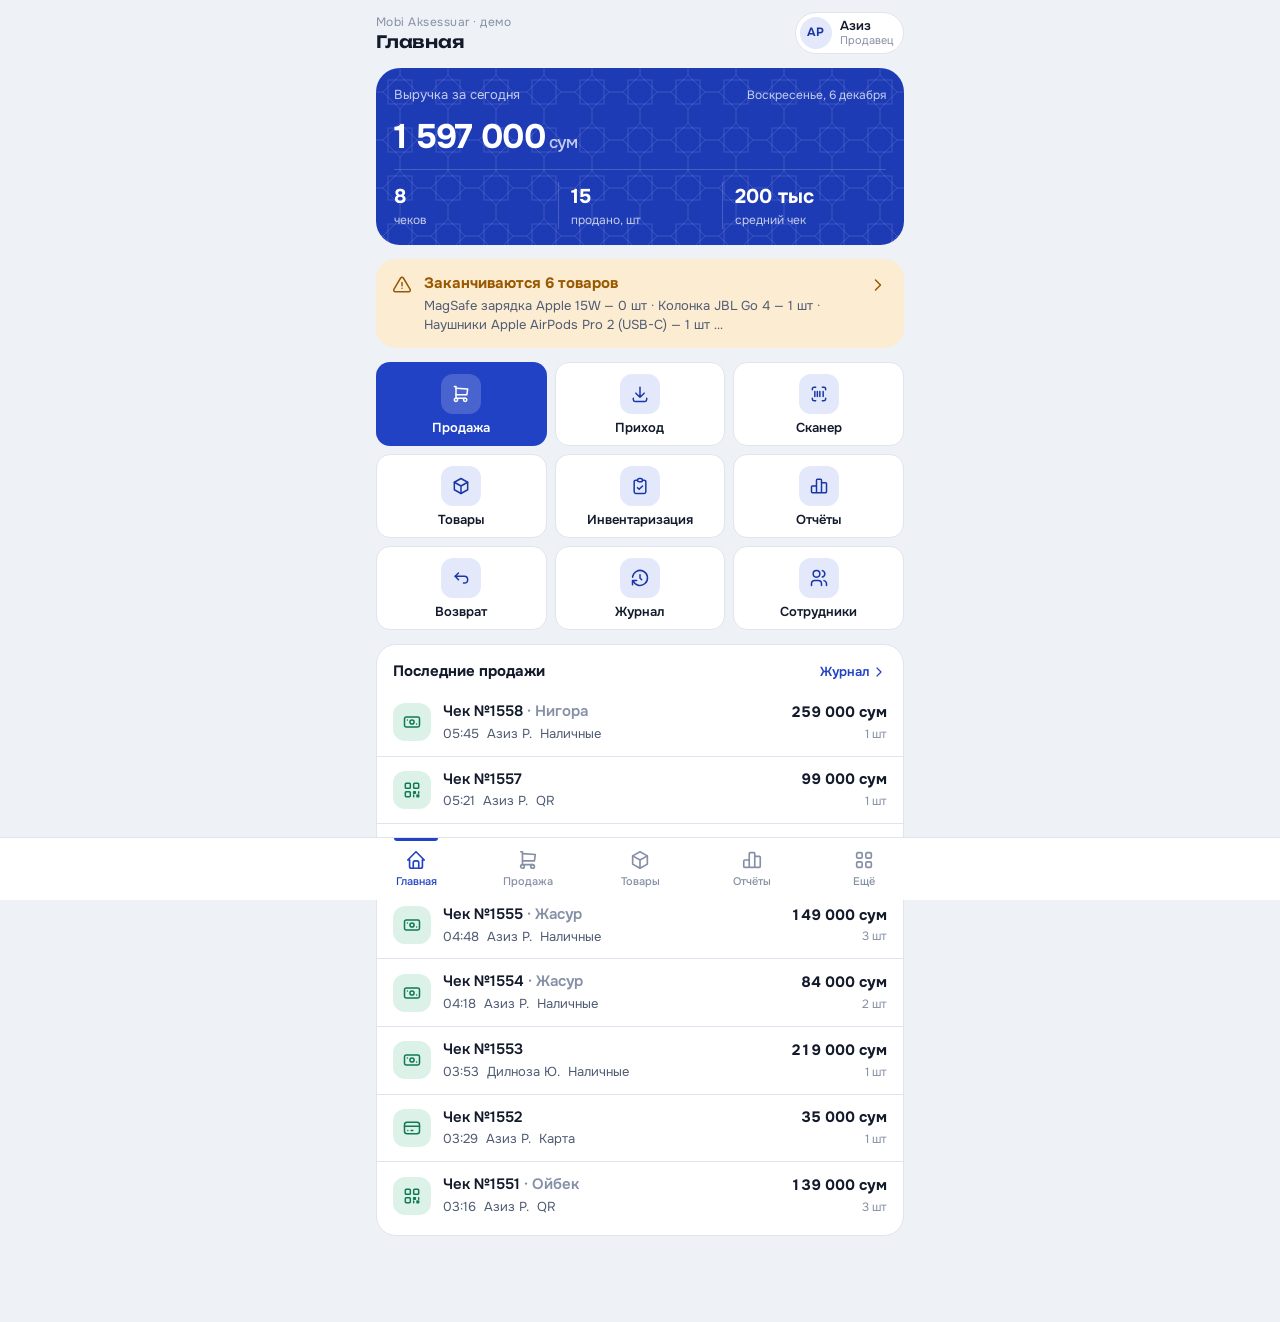
==== public/kassa/index.html @ 4aa7df30 "feat(kassa): add mobile «Касса и склад» app for phone accessories shop Standalone mobile web app in " ====
<!doctype html>
<html lang="ru">
<head>
<meta charset="utf-8">
<title>Касса и склад</title>
<meta name="viewport" content="width=device-width, initial-scale=1, viewport-fit=cover">
<meta name="description" content="Касса и склад для магазина аксессуаров для телефонов: продажи, приход, возвраты, инвентаризация и отчёты.">
<meta name="theme-color" content="#eef1f6" media="(prefers-color-scheme: light)">
<meta name="theme-color" content="#0a0f1c" media="(prefers-color-scheme: dark)">
<meta name="mobile-web-app-capable" content="yes">
<meta name="apple-mobile-web-app-capable" content="yes">
<meta name="apple-mobile-web-app-title" content="Касса">
<link rel="manifest" href="manifest.webmanifest">
<link rel="icon" href="icon.svg" type="image/svg+xml">
<link rel="apple-touch-icon" href="icon-192.png">
<link rel="preconnect" href="https://fonts.googleapis.com">
<link rel="preconnect" href="https://fonts.gstatic.com" crossorigin>
<link rel="stylesheet" href="https://fonts.googleapis.com/css2?family=JetBrains+Mono:wght@400;600&family=Onest:wght@400;500;600;700&family=Unbounded:wght@500;600&display=swap">
<link rel="stylesheet" href="styles.css">
</head>
<body>
<div class="app" lang="ru">
  <header class="topbar">
    <button class="icon-btn" id="back" data-act="back" aria-label="Назад" hidden></button>
    <div class="title-wrap"><div class="eyebrow" id="eyebrow"></div><h1 id="title">Касса и склад</h1></div>
    <button class="who" id="who" data-act="switchUser" aria-label="Сменить сотрудника на кассе"></button>
  </header>
  <main class="view" id="view"></main>
</div>

<div class="checkout-bar" id="bar" hidden></div>
<nav class="tabbar" aria-label="Разделы"><div class="tabbar-inner" id="tabs"></div></nav>

<div class="layer" id="sheet" hidden>
  <div class="backdrop" data-act="closeSheet"></div>
  <div class="sheet" role="dialog" aria-modal="true"><div class="grip"></div><div id="sheet-body"></div></div>
</div>

<div class="layer dialog-layer" id="dialog" hidden>
  <div class="backdrop" data-act="dialogCancel"></div>
  <div class="dialog" id="dialog-box" role="alertdialog" aria-modal="true"></div>
</div>

<div class="scan-layer" id="scan" hidden role="dialog" aria-modal="true" aria-labelledby="scan-title">
  <div class="scan-top"><h2 id="scan-title">Сканер</h2><button class="icon-btn" id="scan-x" data-act="scanClose" aria-label="Закрыть сканер"></button></div>
  <div class="scan-view">
    <video id="scan-video" playsinline muted autoplay></video>
    <div class="scan-frame"><div class="scan-laser"></div></div>
    <div class="scan-status" id="scan-status"></div>
  </div>
  <div class="scan-bottom">
    <div class="scan-last" id="scan-last" aria-live="polite"></div>
    <div class="search-row">
      <input class="input mono" id="scan-manual" inputmode="numeric" enterkeyhint="done" autocomplete="off" placeholder="Цифры кода + Enter" aria-label="Штрих-код вручную" data-enter="scanManual">
      <label class="btn file-btn"><span id="scan-photo-ico"></span>Фото<input type="file" accept="image/*" capture="environment" data-ch="scanPhoto" aria-label="Сфотографировать штрих-код"></label>
    </div>
    <button class="btn btn-primary" id="scan-done" data-act="scanClose">Готово</button>
  </div>
</div>

<div class="toast" id="toast" role="status" aria-live="polite"></div>
<noscript><p style="padding: 16px">Для работы приложения включите JavaScript.</p></noscript>

<script src="demo.js"></script>
<script src="app.js"></script>
</body>
</html>
---- public/kassa/styles.css ----
/* Layout: одна колонка телефона (до 560px) — липкая шапка, прокручиваемый экран, нижняя панель вкладок.
   Кобальт и бирюза — цвета ташкентской майолики; синяя «плитка» с восьмиконечной звездой только в карточке выручки. */
:root {
  --bg: #eef1f6;
  --surface: #ffffff;
  --surface-2: #f4f6fa;
  --line: #dfe4ee;
  --line-2: #cbd3e2;
  --fg: #121a2b;
  --fg-2: #4f5b73;
  --fg-3: #858fa5;
  --accent: #2142c4;
  --accent-ink: #1b37a6;
  --accent-fg: #ffffff;
  --accent-soft: #e3e9fb;
  --teal: #0b7f76;
  --teal-soft: #d8f0ed;
  --good: #0f7a55;
  --good-soft: #dcf2e8;
  --warn: #9a5800;
  --warn-soft: #fbecd2;
  --bad: #bd2d37;
  --bad-soft: #fae0e2;
  --hero-bg: #1d3bb5;
  --hero-fg: #ffffff;
  --hero-fg-2: rgba(255, 255, 255, 0.74);
  --hero-line: rgba(255, 255, 255, 0.18);
  --paper: #fffef7;
  --paper-ink: #1d1d1b;
  --paper-ink-2: #6b6a62;
  --paper-bad: #b3262f;
  --label-bg: #ffffff;
  --label-ink: #0d0d0d;
  --scrim: rgba(10, 16, 30, 0.5);
  --scan-bg: #05070d;
  --scan-fg: #f2f4f8;
  --scan-ok: #7ee2b0;
  --scan-bad: #ff9aa0;
  --shadow: 0 1px 2px rgba(18, 26, 43, 0.06), 0 6px 18px rgba(18, 26, 43, 0.06);
  --shadow-lg: 0 -8px 40px rgba(18, 26, 43, 0.18);

  --font-display: 'Unbounded', 'Onest', system-ui, sans-serif;
  --font-body: 'Onest', system-ui, -apple-system, 'Segoe UI', Roboto, sans-serif;
  --font-mono: 'JetBrains Mono', ui-monospace, 'SF Mono', Menlo, Consolas, monospace;

  --fs-xs: 12px;
  --fs-sm: 13px;
  --fs-md: 15px;
  --fs-lg: 17px;
  --fs-xl: 20px;
  --fs-2xl: 26px;
  --fs-3xl: 34px;

  --r-sm: 8px;
  --r: 14px;
  --r-lg: 20px;
  --tab-h: 62px;
  --col: 560px;

  padding-block: env(safe-area-inset-top, 0px) env(safe-area-inset-bottom, 0px);
}

@media (prefers-color-scheme: dark) {
  :root:not([data-theme="light"]) {
    --bg: #0a0f1c;
    --surface: #131a2b;
    --surface-2: #1a2236;
    --line: #242e45;
    --line-2: #34405c;
    --fg: #e9edf7;
    --fg-2: #a6b0c6;
    --fg-3: #717b94;
    --accent: #7d95ff;
    --accent-ink: #a3b3ff;
    --accent-fg: #0a0f1c;
    --accent-soft: #1d2852;
    --teal: #45c9bc;
    --teal-soft: #0f302d;
    --good: #4cc995;
    --good-soft: #0f2e21;
    --warn: #f2ad4a;
    --warn-soft: #352610;
    --bad: #ff7a80;
    --bad-soft: #3a171b;
    --hero-bg: #2440b8;
    --paper: #eceae1;
    --scrim: rgba(0, 0, 0, 0.62);
    --shadow: 0 1px 2px rgba(0, 0, 0, 0.3), 0 8px 24px rgba(0, 0, 0, 0.22);
    --shadow-lg: 0 -8px 40px rgba(0, 0, 0, 0.5);
    color-scheme: dark;
  }
}

:root[data-theme="dark"] {
  --bg: #0a0f1c;
  --surface: #131a2b;
  --surface-2: #1a2236;
  --line: #242e45;
  --line-2: #34405c;
  --fg: #e9edf7;
  --fg-2: #a6b0c6;
  --fg-3: #717b94;
  --accent: #7d95ff;
  --accent-ink: #a3b3ff;
  --accent-fg: #0a0f1c;
  --accent-soft: #1d2852;
  --teal: #45c9bc;
  --teal-soft: #0f302d;
  --good: #4cc995;
  --good-soft: #0f2e21;
  --warn: #f2ad4a;
  --warn-soft: #352610;
  --bad: #ff7a80;
  --bad-soft: #3a171b;
  --hero-bg: #2440b8;
  --paper: #eceae1;
  --scrim: rgba(0, 0, 0, 0.62);
  --shadow: 0 1px 2px rgba(0, 0, 0, 0.3), 0 8px 24px rgba(0, 0, 0, 0.22);
  --shadow-lg: 0 -8px 40px rgba(0, 0, 0, 0.5);
  color-scheme: dark;
}

/* ---------- База */
*, *::before, *::after { box-sizing: border-box; }
[hidden] { display: none !important; }
html { -webkit-text-size-adjust: 100%; }
body {
  margin: 0;
  background: var(--bg);
  color: var(--fg);
  font: 400 var(--fs-md)/1.45 var(--font-body);
  -webkit-font-smoothing: antialiased;
  -webkit-tap-highlight-color: transparent;
}
body::before {
  content: "";
  position: fixed;
  inset: 0 0 auto;
  height: env(safe-area-inset-top, 0px);
  z-index: 30;
  background: var(--bg);
}
h1, h2, h3 { margin: 0; text-wrap: balance; }
p { margin: 0; }
button { font: inherit; color: inherit; background: none; border: 0; padding: 0; cursor: pointer; }
input, select, textarea { font: inherit; color: inherit; }
:focus-visible { outline: 2px solid var(--accent); outline-offset: 2px; border-radius: 6px; }
.mono { font-family: var(--font-mono); font-size: 0.92em; letter-spacing: 0; }
.num { font-variant-numeric: tabular-nums; }
.muted { color: var(--fg-2); }
.faint { color: var(--fg-3); }
.good { color: var(--good); }
.bad { color: var(--bad); }
.warn { color: var(--warn); }
.nowrap { white-space: nowrap; }
.sr-only { position: absolute; width: 1px; height: 1px; overflow: hidden; clip: rect(0 0 0 0); white-space: nowrap; }

.i {
  width: 20px; height: 20px; flex: none;
  fill: none; stroke: currentColor; stroke-width: 1.8; stroke-linecap: round; stroke-linejoin: round;
}
.i-sm { width: 16px; height: 16px; }
.i-lg { width: 24px; height: 24px; }

/* ---------- Каркас */
.app {
  max-width: var(--col);
  margin: 0 auto;
  min-height: 100vh;
  padding-left: max(16px, env(safe-area-inset-left, 0px));
  padding-right: max(16px, env(safe-area-inset-right, 0px));
  padding-bottom: calc(var(--tab-h) + env(safe-area-inset-bottom, 0px) + 24px);
}
.app.has-bar { padding-bottom: calc(var(--tab-h) + env(safe-area-inset-bottom, 0px) + 96px); }

.topbar {
  position: sticky;
  top: env(safe-area-inset-top, 0px);
  z-index: 20;
  display: flex;
  align-items: center;
  gap: 10px;
  padding-block: 12px 10px;
  background: var(--bg);
}
.title-wrap { flex: 1; min-width: 0; }
.eyebrow {
  font-size: var(--fs-xs);
  color: var(--fg-3);
  letter-spacing: 0.04em;
  white-space: nowrap; overflow: hidden; text-overflow: ellipsis;
}
.topbar h1 {
  font-family: var(--font-display);
  font-weight: 600;
  font-size: var(--fs-lg);
  letter-spacing: -0.01em;
  line-height: 1.25;
  white-space: nowrap; overflow: hidden; text-overflow: ellipsis;
}
.icon-btn {
  display: inline-grid; place-items: center;
  width: 40px; height: 40px; flex: none;
  border-radius: 12px;
  color: var(--fg);
  background: var(--surface);
  border: 1px solid var(--line);
}
.icon-btn:active { transform: scale(0.96); }
.who {
  display: flex; align-items: center; gap: 8px;
  padding: 4px 10px 4px 4px;
  border-radius: 999px;
  background: var(--surface);
  border: 1px solid var(--line);
  max-width: 46%;
}
.who-text { display: grid; text-align: left; min-width: 0; line-height: 1.15; }
.who-name { font-weight: 600; font-size: var(--fs-sm); white-space: nowrap; overflow: hidden; text-overflow: ellipsis; }
.who-role { font-size: 11px; color: var(--fg-3); }

.avatar {
  display: inline-grid; place-items: center;
  width: 32px; height: 32px; flex: none;
  border-radius: 50%;
  background: var(--accent-soft);
  color: var(--accent-ink);
  font-weight: 700; font-size: 12px;
  letter-spacing: 0.02em;
}
.avatar.owner { background: var(--teal-soft); color: var(--teal); }
.avatar.lg { width: 44px; height: 44px; font-size: 15px; }

.view { display: grid; gap: 14px; padding-top: 4px; }
.view > * { min-width: 0; }

/* ---------- Нижняя навигация */
.tabbar {
  position: fixed;
  left: 0; right: 0; bottom: 0;
  z-index: 25;
  background: var(--surface);
  border-top: 1px solid var(--line);
  padding-bottom: env(safe-area-inset-bottom, 0px);
  padding-left: max(8px, env(safe-area-inset-left, 0px));
  padding-right: max(8px, env(safe-area-inset-right, 0px));
}
.tabbar-inner {
  max-width: var(--col);
  margin: 0 auto;
  height: var(--tab-h);
  display: grid;
  grid-template-columns: repeat(5, 1fr);
}
.tab {
  position: relative;
  display: grid; place-items: center; align-content: center; gap: 3px;
  font-size: 11px; font-weight: 500;
  color: var(--fg-3);
}
.tab .i { width: 22px; height: 22px; }
.tab.on { color: var(--accent); }
.tab.on::before {
  content: ""; position: absolute; top: 0; left: 30%; right: 30%;
  height: 3px; border-radius: 0 0 3px 3px; background: var(--accent);
}
.tab-badge {
  position: absolute; top: 7px; left: calc(50% + 6px);
  min-width: 18px; height: 18px; padding: 0 5px;
  border-radius: 9px;
  background: var(--bad); color: var(--surface);
  font-size: 11px; font-weight: 700; line-height: 18px; text-align: center;
}

/* ---------- Карточки и секции */
.card {
  background: var(--surface);
  border: 1px solid var(--line);
  border-radius: var(--r-lg);
  padding: 16px;
  display: grid; gap: 12px;
  min-width: 0;
}
.card.flush { padding: 6px 0; gap: 0; }
.card-h {
  display: flex; align-items: center; justify-content: space-between; gap: 10px;
}
.card.flush > .card-h { padding: 10px 16px 6px; }
.sec-title { font-weight: 700; font-size: var(--fs-md); }
.sec-sub { font-size: var(--fs-sm); color: var(--fg-2); }
.link {
  color: var(--accent); font-weight: 600; font-size: var(--fs-sm);
  display: inline-flex; align-items: center; gap: 2px;
}
.empty {
  display: grid; place-items: center; gap: 6px; text-align: center;
  padding: 22px 12px; color: var(--fg-2); font-size: var(--fs-sm);
}
.empty .i { width: 28px; height: 28px; color: var(--fg-3); }

/* ---------- Кнопки */
.btn {
  display: inline-flex; align-items: center; justify-content: center; gap: 8px;
  min-height: 44px; padding: 10px 16px;
  border-radius: 12px;
  font-weight: 600;
  background: var(--surface-2);
  color: var(--fg);
  border: 1px solid var(--line);
  text-align: center;
}
.btn:active { transform: scale(0.98); }
.btn[disabled] { opacity: 0.45; pointer-events: none; }
.btn-primary { background: var(--accent); color: var(--accent-fg); border-color: transparent; }
.btn-danger { background: var(--bad-soft); color: var(--bad); border-color: transparent; }
.btn-good { background: var(--good); color: var(--surface); border-color: transparent; }
.btn-ghost { background: transparent; border-color: transparent; color: var(--accent); }
.btn-sm { min-height: 34px; padding: 6px 12px; font-size: var(--fs-sm); border-radius: 10px; }
.btn-lg { min-height: 54px; font-size: var(--fs-lg); border-radius: 14px; }
.btn-block { width: 100%; }
.btn-row { display: flex; gap: 8px; flex-wrap: wrap; }
.btn-row > .btn { flex: 1 1 0; min-width: 120px; }

/* ---------- Поля */
.field { display: grid; gap: 6px; min-width: 0; }
.field > label, .label { font-size: var(--fs-sm); color: var(--fg-2); font-weight: 500; }
.input, .select {
  width: 100%;
  min-height: 46px;
  padding: 10px 12px;
  border-radius: 12px;
  border: 1px solid var(--line-2);
  background: var(--surface);
  font-size: 16px;
}
.input:focus, .select:focus { outline: 2px solid var(--accent); outline-offset: -1px; border-color: transparent; }
.input.sm { min-height: 38px; padding: 6px 10px; border-radius: 10px; }
.input.qty { width: 64px; text-align: center; padding-inline: 4px; }
.input.money { text-align: right; }
.field-grid { display: grid; grid-template-columns: 1fr 1fr; gap: 12px; }
.field-grid > .wide { grid-column: 1 / -1; }
.hint { font-size: var(--fs-xs); color: var(--fg-3); }
.err { font-size: var(--fs-xs); color: var(--bad); }

.search {
  position: relative; display: flex; align-items: center; gap: 8px; min-width: 0;
}
.search > .i { position: absolute; left: 12px; color: var(--fg-3); pointer-events: none; }
.search .input { padding-left: 40px; }
.search-row { display: flex; gap: 8px; align-items: center; }
.search-row > .search { flex: 1; }
.search-row > .icon-btn { width: 46px; height: 46px; }
.icon-btn.accent { background: var(--accent); color: var(--accent-fg); border-color: transparent; }

.suggest {
  display: grid;
  border: 1px solid var(--line);
  border-radius: 14px;
  overflow: hidden;
  background: var(--surface);
  box-shadow: var(--shadow);
}
.suggest:empty { display: none; }
.sug {
  display: flex; align-items: center; gap: 10px; text-align: left;
  padding: 10px 12px; border-top: 1px solid var(--line);
}
.sug:first-child { border-top: 0; }
.sug:active { background: var(--surface-2); }
.sug-main { flex: 1; min-width: 0; }
.sug-name { font-weight: 600; font-size: var(--fs-sm); }
.sug-sub { font-size: var(--fs-xs); color: var(--fg-3); }

/* ---------- Чипы и сегменты */
.chips {
  display: flex; gap: 6px;
  overflow-x: auto; scrollbar-width: none;
  margin-inline: -16px; padding-inline: 16px;
  scroll-padding-inline: 16px;
}
.chips::-webkit-scrollbar { display: none; }
.chip {
  flex: none;
  display: inline-flex; align-items: center; gap: 6px;
  min-height: 36px; padding: 6px 12px;
  border-radius: 999px;
  border: 1px solid var(--line-2);
  background: var(--surface);
  font-size: var(--fs-sm); font-weight: 500;
  color: var(--fg-2);
  white-space: nowrap;
}
.chip .count { color: var(--fg-3); font-variant-numeric: tabular-nums; }
.chip.on { background: var(--fg); color: var(--bg); border-color: var(--fg); }
.chip.on .count { color: inherit; opacity: 0.7; }
.chip.warn-on { background: var(--warn-soft); color: var(--warn); border-color: transparent; }

.seg {
  display: grid; grid-auto-flow: column; grid-auto-columns: 1fr;
  padding: 4px; gap: 4px;
  background: var(--surface-2);
  border: 1px solid var(--line);
  border-radius: 14px;
}
.seg button {
  display: inline-flex; align-items: center; justify-content: center; gap: 6px;
  min-height: 40px; padding: 6px 8px;
  border-radius: 10px;
  font-weight: 600; font-size: var(--fs-sm);
  color: var(--fg-2);
}
.seg button.on { background: var(--surface); color: var(--fg); box-shadow: var(--shadow); }
.seg.pay button { min-height: 52px; flex-direction: column; gap: 2px; }
.seg.pay button.on { color: var(--accent); outline: 2px solid var(--accent); outline-offset: -2px; }

/* ---------- Пилюли */
.pill {
  display: inline-flex; align-items: center; gap: 4px;
  padding: 2px 8px; border-radius: 999px;
  font-size: var(--fs-xs); font-weight: 600;
  background: var(--surface-2); color: var(--fg-2);
  white-space: nowrap;
  font-variant-numeric: tabular-nums;
}
.pill .i { width: 13px; height: 13px; }
.pill.good { background: var(--good-soft); color: var(--good); }
.pill.warn { background: var(--warn-soft); color: var(--warn); }
.pill.bad { background: var(--bad-soft); color: var(--bad); }
.pill.accent { background: var(--accent-soft); color: var(--accent-ink); }
.pill.teal { background: var(--teal-soft); color: var(--teal); }

/* ---------- Главная */
.hero {
  position: relative;
  overflow: hidden;
  border-radius: 24px;
  padding: 18px 18px 16px;
  color: var(--hero-fg);
  background-color: var(--hero-bg);
  background-image: url("data:image/svg+xml,%3Csvg xmlns='http://www.w3.org/2000/svg' width='48' height='48' viewBox='0 0 48 48'%3E%3Cg fill='none' stroke='white' stroke-opacity='.13' stroke-width='1'%3E%3Crect x='12' y='12' width='24' height='24'/%3E%3Cpath d='M24 7 41 24 24 41 7 24Z'/%3E%3Cpath d='M0 24h7M41 24h7M24 0v7M24 41v7'/%3E%3C/g%3E%3C/svg%3E");
  display: grid; gap: 14px;
}
.hero-top { display: flex; justify-content: space-between; align-items: center; gap: 8px; }
.hero-label { font-size: var(--fs-sm); color: var(--hero-fg-2); }
.hero-date { font-size: var(--fs-xs); color: var(--hero-fg-2); text-align: right; }
.hero-value { font-size: var(--fs-3xl); font-weight: 700; letter-spacing: -0.02em; line-height: 1.05; }
.hero-value small { font-size: var(--fs-lg); font-weight: 500; color: var(--hero-fg-2); margin-left: 4px; }
.hero-stats {
  display: grid; grid-template-columns: repeat(3, 1fr);
  border-top: 1px solid var(--hero-line);
  padding-top: 12px;
}
.hero-stats > div { display: grid; gap: 1px; }
.hero-stats > div + div { border-left: 1px solid var(--hero-line); padding-left: 12px; }
.hero-stats b { font-size: var(--fs-xl); font-weight: 700; }
.hero-stats span { font-size: var(--fs-xs); color: var(--hero-fg-2); }

.qa { display: grid; grid-template-columns: repeat(3, 1fr); gap: 8px; }
.qa-btn {
  display: grid; justify-items: center; align-content: center; gap: 6px;
  min-height: 84px; padding: 10px 4px;
  border-radius: var(--r);
  background: var(--surface);
  border: 1px solid var(--line);
  font-size: var(--fs-sm); font-weight: 600;
  text-align: center; line-height: 1.2;
}
.qa-btn:active { transform: scale(0.97); }
.qa-ico {
  display: grid; place-items: center;
  width: 40px; height: 40px; border-radius: 12px;
  background: var(--accent-soft); color: var(--accent-ink);
}
.qa-btn.primary { background: var(--accent); color: var(--accent-fg); border-color: transparent; }
.qa-btn.primary .qa-ico { background: rgba(255, 255, 255, 0.18); color: inherit; }

.alert {
  display: flex; gap: 12px; align-items: flex-start;
  padding: 14px 16px;
  border-radius: var(--r-lg);
  background: var(--warn-soft);
  color: var(--fg);
  text-align: left;
  width: 100%;
}
.alert > .i { color: var(--warn); margin-top: 2px; }
.alert-body { flex: 1; min-width: 0; display: grid; gap: 2px; }
.alert-title { font-weight: 700; color: var(--warn); }
.alert-text { font-size: var(--fs-sm); color: var(--fg-2); }

/* ---------- Строки списков */
.rows { display: grid; }
.row {
  display: flex; align-items: center; gap: 12px;
  padding: 12px 16px;
  text-align: left; width: 100%;
  border-top: 1px solid var(--line);
  min-width: 0;
}
.rows > .row:first-child, .card.flush > .row:first-of-type { border-top: 0; }
button.row:active, .row.tap:active { background: var(--surface-2); }
.row-ico {
  display: grid; place-items: center;
  width: 38px; height: 38px; flex: none;
  border-radius: 12px;
  background: var(--surface-2); color: var(--fg-2);
}
.row-ico.sale { background: var(--good-soft); color: var(--good); }
.row-ico.ret { background: var(--bad-soft); color: var(--bad); }
.row-ico.inc { background: var(--accent-soft); color: var(--accent-ink); }
.row-ico.aud { background: var(--teal-soft); color: var(--teal); }
.row-main { flex: 1; min-width: 0; display: grid; gap: 2px; }
.row-title { font-weight: 600; overflow: hidden; text-overflow: ellipsis; }
.row-sub { font-size: var(--fs-sm); color: var(--fg-2); display: flex; flex-wrap: wrap; gap: 4px 8px; align-items: center; }
.row-side { display: grid; justify-items: end; gap: 2px; text-align: right; flex: none; }
.amt { font-weight: 700; font-variant-numeric: tabular-nums; white-space: nowrap; }
.amt.plus { color: var(--good); }
.amt.minus { color: var(--bad); }
.day-h {
  padding: 14px 16px 6px;
  font-size: var(--fs-xs); font-weight: 700; color: var(--fg-3);
  text-transform: uppercase; letter-spacing: 0.06em;
  display: flex; justify-content: space-between; gap: 8px;
  border-top: 1px solid var(--line);
}
.rows > .day-h:first-child { border-top: 0; }

/* ---------- Товары */
.toolbar { display: flex; gap: 8px; align-items: center; flex-wrap: wrap; }
.toolbar .select { width: auto; flex: 1 1 140px; min-height: 40px; padding-block: 6px; font-size: var(--fs-sm); }
.summary-line { font-size: var(--fs-sm); color: var(--fg-2); }
.pcard {
  display: grid; grid-template-columns: auto 1fr; gap: 4px 12px;
  padding: 14px 16px;
  border-top: 1px solid var(--line);
  text-align: left; width: 100%;
}
.rows > .pcard:first-child { border-top: 0; }
.pcard:active { background: var(--surface-2); }
.cat-ico {
  grid-row: span 3;
  display: grid; place-items: center;
  width: 42px; height: 42px; border-radius: 12px;
  background: var(--accent-soft); color: var(--accent-ink);
}
.pcard-name { font-weight: 600; line-height: 1.3; }
.pcard-code { font-family: var(--font-mono); font-size: var(--fs-xs); color: var(--fg-3); letter-spacing: 0.02em; }
.pcard-meta {
  display: grid; grid-template-columns: auto 1fr 1fr; gap: 10px;
  align-items: end; margin-top: 4px;
}
.kv { display: grid; gap: 0; min-width: 0; }
.kv span { font-size: 11px; color: var(--fg-3); }
.kv b { font-size: var(--fs-sm); font-weight: 600; font-variant-numeric: tabular-nums; white-space: nowrap; }
.kv.right { text-align: right; }

/* ---------- Касса */
.tiles {
  display: grid; grid-auto-flow: column; grid-auto-columns: 148px;
  gap: 8px; overflow-x: auto; scrollbar-width: none;
  margin-inline: -16px; padding-inline: 16px; padding-bottom: 2px;
}
.tiles::-webkit-scrollbar { display: none; }
.tile {
  display: grid; align-content: space-between; gap: 8px;
  min-height: 112px; padding: 12px;
  border-radius: var(--r);
  background: var(--surface);
  border: 1px solid var(--line);
  text-align: left;
}
.tile:active { transform: scale(0.97); }
.tile[aria-disabled="true"] { opacity: 0.5; }
.tile-name { font-size: var(--fs-sm); font-weight: 600; line-height: 1.25;
  display: -webkit-box; -webkit-line-clamp: 3; -webkit-box-orient: vertical; overflow: hidden; }
.tile-foot { display: flex; justify-content: space-between; align-items: end; gap: 6px; }
.tile-price { font-weight: 700; font-size: var(--fs-sm); font-variant-numeric: tabular-nums; white-space: nowrap; }
.tile-stock { font-size: 11px; color: var(--fg-3); white-space: nowrap; }

.cart-line {
  display: grid; grid-template-columns: 1fr auto; gap: 8px 12px;
  padding: 12px 16px; border-top: 1px solid var(--line);
}
.rows > .cart-line:first-child { border-top: 0; }
.cart-line.flash { animation: flash 0.9s ease-out; }
@keyframes flash { from { background: var(--accent-soft); } to { background: transparent; } }
.cart-name { font-weight: 600; line-height: 1.3; min-width: 0; }
.cart-price { font-size: var(--fs-sm); color: var(--fg-2); font-variant-numeric: tabular-nums; }
.cart-ctrl { grid-column: 1 / -1; display: flex; justify-content: space-between; align-items: center; gap: 8px; }
.stepper {
  display: inline-flex; align-items: center;
  border: 1px solid var(--line-2); border-radius: 12px; overflow: hidden;
  background: var(--surface);
}
.stepper button { width: 40px; height: 38px; display: grid; place-items: center; color: var(--fg); }
.stepper button:active { background: var(--surface-2); }
.stepper .input.qty { border: 0; border-radius: 0; min-height: 38px; width: 52px; font-weight: 700; font-size: var(--fs-md); background: transparent; }
.stepper .qty-val { min-width: 40px; text-align: center; font-weight: 700; font-variant-numeric: tabular-nums; }
.line-total { font-weight: 700; font-variant-numeric: tabular-nums; white-space: nowrap; }
.rm { color: var(--fg-3); width: 36px; height: 36px; display: grid; place-items: center; border-radius: 10px; }
.rm:active { background: var(--bad-soft); color: var(--bad); }

.totals { display: grid; gap: 6px; }
.totals-row { display: flex; justify-content: space-between; gap: 12px; font-size: var(--fs-sm); color: var(--fg-2); }
.totals-row b { color: var(--fg); font-variant-numeric: tabular-nums; }
.totals-row.big { font-size: var(--fs-lg); color: var(--fg); font-weight: 700; }

.checkout-bar {
  position: fixed;
  left: 0; right: 0;
  bottom: calc(var(--tab-h) + env(safe-area-inset-bottom, 0px));
  z-index: 24;
  padding-block: 10px;
  padding-left: max(16px, env(safe-area-inset-left, 0px));
  padding-right: max(16px, env(safe-area-inset-right, 0px));
  background: var(--surface);
  border-top: 1px solid var(--line);
  box-shadow: 0 -6px 20px rgba(18, 26, 43, 0.06);
}
.checkout-inner { max-width: calc(var(--col) - 32px); margin: 0 auto; display: flex; gap: 12px; align-items: center; }
.checkout-sum { display: grid; line-height: 1.15; flex: none; }
.checkout-sum span { font-size: var(--fs-xs); color: var(--fg-3); }
.checkout-sum b { font-size: var(--fs-xl); font-variant-numeric: tabular-nums; white-space: nowrap; }
.checkout-inner .btn { flex: 1; }

/* ---------- Нижний лист и диалог */
.layer { position: fixed; inset: 0; z-index: 50; display: grid; align-items: end; justify-items: center; }
.backdrop { position: absolute; inset: 0; background: var(--scrim); animation: fade 0.18s ease-out; }
.sheet {
  position: relative;
  width: 100%; max-width: var(--col);
  max-height: calc(100% - env(safe-area-inset-top, 0px) - 24px);
  overflow-y: auto; overscroll-behavior: contain;
  background: var(--bg);
  border-radius: 24px 24px 0 0;
  box-shadow: var(--shadow-lg);
  padding-top: 8px;
  padding-bottom: calc(20px + env(safe-area-inset-bottom, 0px));
  padding-left: max(16px, env(safe-area-inset-left, 0px));
  padding-right: max(16px, env(safe-area-inset-right, 0px));
  animation: up 0.22s cubic-bezier(0.2, 0.8, 0.2, 1);
}
.grip { width: 40px; height: 4px; border-radius: 2px; background: var(--line-2); margin: 0 auto 10px; }
.sheet-h { display: flex; align-items: flex-start; justify-content: space-between; gap: 12px; margin-bottom: 14px; }
.sheet-h h2 { font-size: var(--fs-xl); font-weight: 700; line-height: 1.25; }
.sheet-body { display: grid; gap: 14px; }
.dialog-layer { align-items: center; padding: 24px max(16px, env(safe-area-inset-left, 0px)); z-index: 70; }
.dialog {
  position: relative;
  width: 100%; max-width: 380px;
  background: var(--surface);
  border-radius: 20px;
  padding: 20px;
  display: grid; gap: 14px;
  box-shadow: var(--shadow-lg);
  animation: pop 0.16s ease-out;
}
.dialog h3 { font-size: var(--fs-lg); }
.dialog p { color: var(--fg-2); font-size: var(--fs-sm); }
@keyframes up { from { transform: translateY(40px); opacity: 0.4; } to { transform: none; opacity: 1; } }
@keyframes fade { from { opacity: 0; } to { opacity: 1; } }
@keyframes pop { from { transform: scale(0.96); opacity: 0; } to { transform: none; opacity: 1; } }

/* ---------- Чек */
.receipt {
  position: relative;
  background: var(--paper);
  color: var(--paper-ink);
  font-family: var(--font-mono);
  font-size: 12.5px;
  line-height: 1.5;
  padding: 18px 16px 26px;
  border-radius: 4px 4px 0 0;
  box-shadow: var(--shadow);
  -webkit-mask: linear-gradient(#000 0 0) top / 100% calc(100% - 8px) no-repeat,
    conic-gradient(from -45deg at bottom, #0000, #000 1deg 89deg, #0000 90deg) bottom / 16px 8px repeat-x;
  mask: linear-gradient(#000 0 0) top / 100% calc(100% - 8px) no-repeat,
    conic-gradient(from -45deg at bottom, #0000, #000 1deg 89deg, #0000 90deg) bottom / 16px 8px repeat-x;
}
.rc-center { text-align: center; }
.rc-store { font-weight: 700; font-size: 14px; letter-spacing: 0.06em; text-transform: uppercase; }
.rc-muted { color: var(--paper-ink-2); }
.rc-hr { border: 0; border-top: 1px dashed var(--paper-ink-2); margin: 10px 0; opacity: 0.7; }
.rc-row { display: flex; justify-content: space-between; gap: 12px; }
.rc-row > :last-child { text-align: right; white-space: nowrap; }
.rc-item { margin-bottom: 6px; }
.rc-total { font-weight: 700; font-size: 16px; }
.rc-ret { color: var(--paper-bad); }

/* ---------- Штрих-код */
.barcode {
  background: var(--label-bg);
  border-radius: 12px;
  padding: 10px 12px 6px;
  display: grid; justify-items: center;
}
.barcode svg { width: 100%; max-width: 260px; height: auto; display: block; fill: var(--label-ink); }

/* ---------- KPI и графики */
.kpis { display: grid; grid-template-columns: 1fr 1fr; gap: 8px; }
.kpi {
  background: var(--surface);
  border: 1px solid var(--line);
  border-radius: var(--r);
  padding: 12px 14px;
  display: grid; gap: 2px; min-width: 0;
}
.kpi span { font-size: var(--fs-xs); color: var(--fg-2); }
.kpi b { font-size: var(--fs-xl); font-weight: 700; letter-spacing: -0.01em; white-space: nowrap; overflow: hidden; text-overflow: ellipsis; }
.kpi small { font-size: var(--fs-xs); color: var(--fg-3); }
.kpi.main { grid-column: 1 / -1; }
.kpi.main b { font-size: var(--fs-2xl); }

.chart { display: grid; gap: 6px; }
.chart-plot { position: relative; height: 168px; margin: 20px 0 0 44px; }
.chart-grid { position: absolute; inset: 0; }
.chart-grid div {
  position: absolute; left: 0; right: 0; height: 0;
  border-top: 1px solid var(--line);
}
.chart-grid span {
  position: absolute; right: calc(100% + 6px); transform: translateY(-50%);
  font-size: 11px; color: var(--fg-3); white-space: nowrap; font-variant-numeric: tabular-nums;
}
.chart-cols { position: absolute; inset: 0; display: flex; align-items: flex-end; }
.col {
  flex: 1 1 0; height: 100%;
  display: flex; align-items: flex-end; justify-content: center;
  position: relative; min-width: 0;
}
.col i {
  display: block; width: 72%; max-width: 24px; min-height: 2px;
  background: var(--accent);
  border-radius: 4px 4px 0 0;
  opacity: 0.85;
}
.col.zero i { background: var(--line-2); }
.col:hover i, .col.on i { opacity: 1; background: var(--accent-ink); }
.col-label {
  position: absolute; bottom: calc(var(--h) + 4px);
  font-size: 11px; font-weight: 700; color: var(--fg); white-space: nowrap;
  font-variant-numeric: tabular-nums;
}
.chart-x { display: flex; margin-left: 44px; }
.chart-x span { flex: 1 1 0; text-align: center; font-size: 11px; color: var(--fg-3); white-space: nowrap; overflow: visible; min-width: 0; }
.chart-tip {
  position: absolute; top: -6px; transform: translate(-50%, -100%);
  background: var(--fg); color: var(--bg);
  padding: 6px 10px; border-radius: 8px;
  font-size: var(--fs-xs); white-space: nowrap; pointer-events: none; z-index: 2;
  font-variant-numeric: tabular-nums;
}

.hbars { display: grid; gap: 12px; }
.hbar { display: grid; gap: 5px; }
.hbar-top { display: flex; justify-content: space-between; gap: 12px; font-size: var(--fs-sm); align-items: flex-start; }
.hbar-top b { font-variant-numeric: tabular-nums; white-space: nowrap; }
.hbar-track { height: 8px; border-radius: 4px; background: var(--accent-soft); overflow: hidden; }
.hbar-track i { display: block; height: 100%; background: var(--accent); border-radius: 4px; }
.rank {
  display: inline-grid; place-items: center;
  width: 22px; height: 22px; border-radius: 7px;
  background: var(--surface-2); color: var(--fg-2);
  font-size: 11px; font-weight: 700; flex: none;
}

.stat-table { display: grid; grid-template-columns: 1fr auto; gap: 8px 12px; font-size: var(--fs-sm); }
.stat-table span { color: var(--fg-2); }
.stat-table b { text-align: right; font-variant-numeric: tabular-nums; }

/* ---------- Инвентаризация */
.aud-row {
  display: grid; grid-template-columns: 1fr auto; gap: 8px 12px; align-items: center;
  padding: 12px 16px; border-top: 1px solid var(--line);
}
.rows > .aud-row:first-child { border-top: 0; }
.aud-row.counted { background: color-mix(in srgb, var(--accent-soft) 35%, transparent); }
.aud-name { font-weight: 600; font-size: var(--fs-sm); line-height: 1.3; }
.aud-sub { font-size: var(--fs-xs); color: var(--fg-3); display: flex; gap: 8px; flex-wrap: wrap; }
.aud-ctrl { display: flex; align-items: center; gap: 6px; }
.aud-diff { min-width: 48px; text-align: right; font-weight: 700; font-size: var(--fs-sm); font-variant-numeric: tabular-nums; }
.progress { height: 6px; border-radius: 3px; background: var(--surface-2); overflow: hidden; }
.progress i { display: block; height: 100%; background: var(--teal); }

/* ---------- Сканер */
.scan-layer {
  position: fixed; inset: 0; z-index: 60;
  background: var(--scan-bg); color: var(--scan-fg);
  display: grid; grid-template-rows: auto 1fr auto;
  padding-top: env(safe-area-inset-top, 0px);
  padding-bottom: env(safe-area-inset-bottom, 0px);
}
.scan-top, .scan-bottom {
  padding-block: 12px;
  padding-left: max(16px, env(safe-area-inset-left, 0px));
  padding-right: max(16px, env(safe-area-inset-right, 0px));
  width: 100%; max-width: var(--col); margin: 0 auto;
}
.scan-top { display: flex; align-items: center; gap: 12px; }
.scan-top h2 { flex: 1; font-size: var(--fs-lg); }
.scan-top .icon-btn { background: rgba(255, 255, 255, 0.1); border-color: transparent; color: var(--scan-fg); }
.scan-view { position: relative; overflow: hidden; display: grid; place-items: center; }
.scan-view video { position: absolute; inset: 0; width: 100%; height: 100%; object-fit: cover; }
.scan-frame {
  position: relative; width: min(78vw, 340px); aspect-ratio: 16 / 10; max-width: 100%;
  border-radius: 16px;
  box-shadow: 0 0 0 100vmax rgba(0, 0, 0, 0.45);
}
.scan-frame::before {
  content: ""; position: absolute; inset: 0; border-radius: 16px;
  border: 2px solid rgba(255, 255, 255, 0.85);
}
.scan-laser {
  position: absolute; left: 8%; right: 8%; top: 50%; height: 2px;
  background: #ff3b47; box-shadow: 0 0 12px #ff3b47;
  animation: laser 1.8s ease-in-out infinite;
}
@keyframes laser { 0%, 100% { transform: translateY(-34px); } 50% { transform: translateY(34px); } }
.scan-status {
  position: absolute; left: 16px; right: 16px; bottom: 16px;
  text-align: center; font-size: var(--fs-sm);
  background: rgba(0, 0, 0, 0.55); border-radius: 12px; padding: 8px 12px;
}
.scan-last { min-height: 22px; text-align: center; font-weight: 600; margin-bottom: 10px; }
.scan-bottom { display: grid; gap: 10px; }
.scan-bottom .input { background: rgba(255, 255, 255, 0.08); border-color: rgba(255, 255, 255, 0.2); color: var(--scan-fg); }
.scan-bottom .btn { background: rgba(255, 255, 255, 0.1); border-color: transparent; color: var(--scan-fg); }
.scan-bottom .btn-primary { background: var(--accent); color: var(--accent-fg); }
.file-btn { position: relative; overflow: hidden; }
.file-btn input { position: absolute; inset: 0; opacity: 0; cursor: pointer; }

.scan-hero {
  display: grid; place-items: center; gap: 10px; text-align: center;
  padding: 28px 16px;
  border-radius: var(--r-lg);
  background: var(--surface);
  border: 1px dashed var(--line-2);
}
.scan-hero .qa-ico { width: 56px; height: 56px; border-radius: 16px; }
.scan-hero .qa-ico .i { width: 28px; height: 28px; }

/* ---------- Ещё */
.menu-grid { display: grid; grid-template-columns: 1fr 1fr; gap: 8px; }
.menu-btn {
  display: flex; align-items: center; gap: 12px;
  padding: 14px; border-radius: var(--r);
  background: var(--surface); border: 1px solid var(--line);
  font-weight: 600; text-align: left; min-width: 0;
}
.menu-btn .qa-ico { width: 36px; height: 36px; border-radius: 10px; }

/* ---------- Тост */
.toast {
  position: fixed; left: 50%; z-index: 80;
  bottom: calc(var(--tab-h) + env(safe-area-inset-bottom, 0px) + 16px);
  transform: translate(-50%, 20px);
  width: max-content; max-width: calc(100% - 32px);
  background: var(--fg); color: var(--bg);
  padding: 12px 16px; border-radius: 14px;
  font-size: var(--fs-sm); font-weight: 500;
  box-shadow: var(--shadow-lg);
  display: flex; gap: 8px; align-items: center;
  opacity: 0; pointer-events: none;
  transition: opacity 0.2s, transform 0.2s;
}
.toast.show { opacity: 1; transform: translate(-50%, 0); }
.toast.bad .i { color: var(--bad); }
.toast.ok .i { color: var(--good); }
body.with-bar .toast { bottom: calc(var(--tab-h) + env(safe-area-inset-bottom, 0px) + 92px); }


/* ---------- Дополнения к компонентам */
.stack { display: grid; gap: 10px; min-width: 0; }
.input.out { display: flex; align-items: center; font-weight: 700; background: var(--surface-2); border-color: var(--line); font-variant-numeric: tabular-nums; }
.cat-ico.sm { grid-row: auto; width: 32px; height: 32px; border-radius: 10px; flex: none; }
.sug-main { display: grid; gap: 1px; }
.sug b { font-size: var(--fs-sm); }
.inc-ctrl { display: grid; grid-template-columns: 84px minmax(0, 1fr) auto; align-items: end; gap: 10px; }
.inc-ctrl .label { font-size: 11px; color: var(--fg-3); }
.inc-ctrl .line-total { padding-bottom: 8px; }
.card > .rows.inset { margin-inline: -16px; border-block: 1px solid var(--line); }
.chips.wrap { flex-wrap: wrap; margin-inline: 0; padding-inline: 0; overflow: visible; }
.icon-btn.sm { width: 36px; height: 36px; border-radius: 10px; color: var(--fg-2); }
.stepper button[disabled] { opacity: 0.3; pointer-events: none; }
.line-total.minus { color: var(--bad); }
.kpi b em, .kpi b small { font-style: normal; font-size: var(--fs-xs); font-weight: 500; color: var(--fg-3); margin-left: 4px; }
.kpis.three { grid-template-columns: repeat(3, minmax(0, 1fr)); }
.kpis.three .kpi b { font-size: var(--fs-lg); }
.col-label { left: 50%; transform: translateX(-50%); }
.col-label.l { left: 0; transform: none; }
.col-label.r { left: auto; right: 0; transform: none; }
.hbar-name { display: flex; align-items: flex-start; gap: 8px; flex: 1; min-width: 0; font-weight: 500; }
.hbar-name > .txt { min-width: 0; overflow-wrap: anywhere; padding-top: 1px; }
.card > * { min-width: 0; }
.hbar-name .i { color: var(--fg-3); }
.row-side .faint { font-size: var(--fs-xs); }
.selectable { user-select: text; -webkit-user-select: text; }
.aud-diff.ok { color: var(--good); }
.alert-title, .alert-text { display: block; }
.empty > span { max-width: 32ch; }
.qa-btn { hyphens: manual; overflow-wrap: anywhere; }
.qa-btn > span:last-child { max-width: 100%; }
.scan-ok { color: var(--scan-ok); }
.scan-bad { color: var(--scan-bad); }
.scan-bottom .search-row .file-btn { flex: none; }
.scan-bottom .file-btn .i { width: 18px; height: 18px; }

@media (prefers-reduced-motion: reduce) {
  *, *::before, *::after { animation: none !important; transition: none !important; }
}
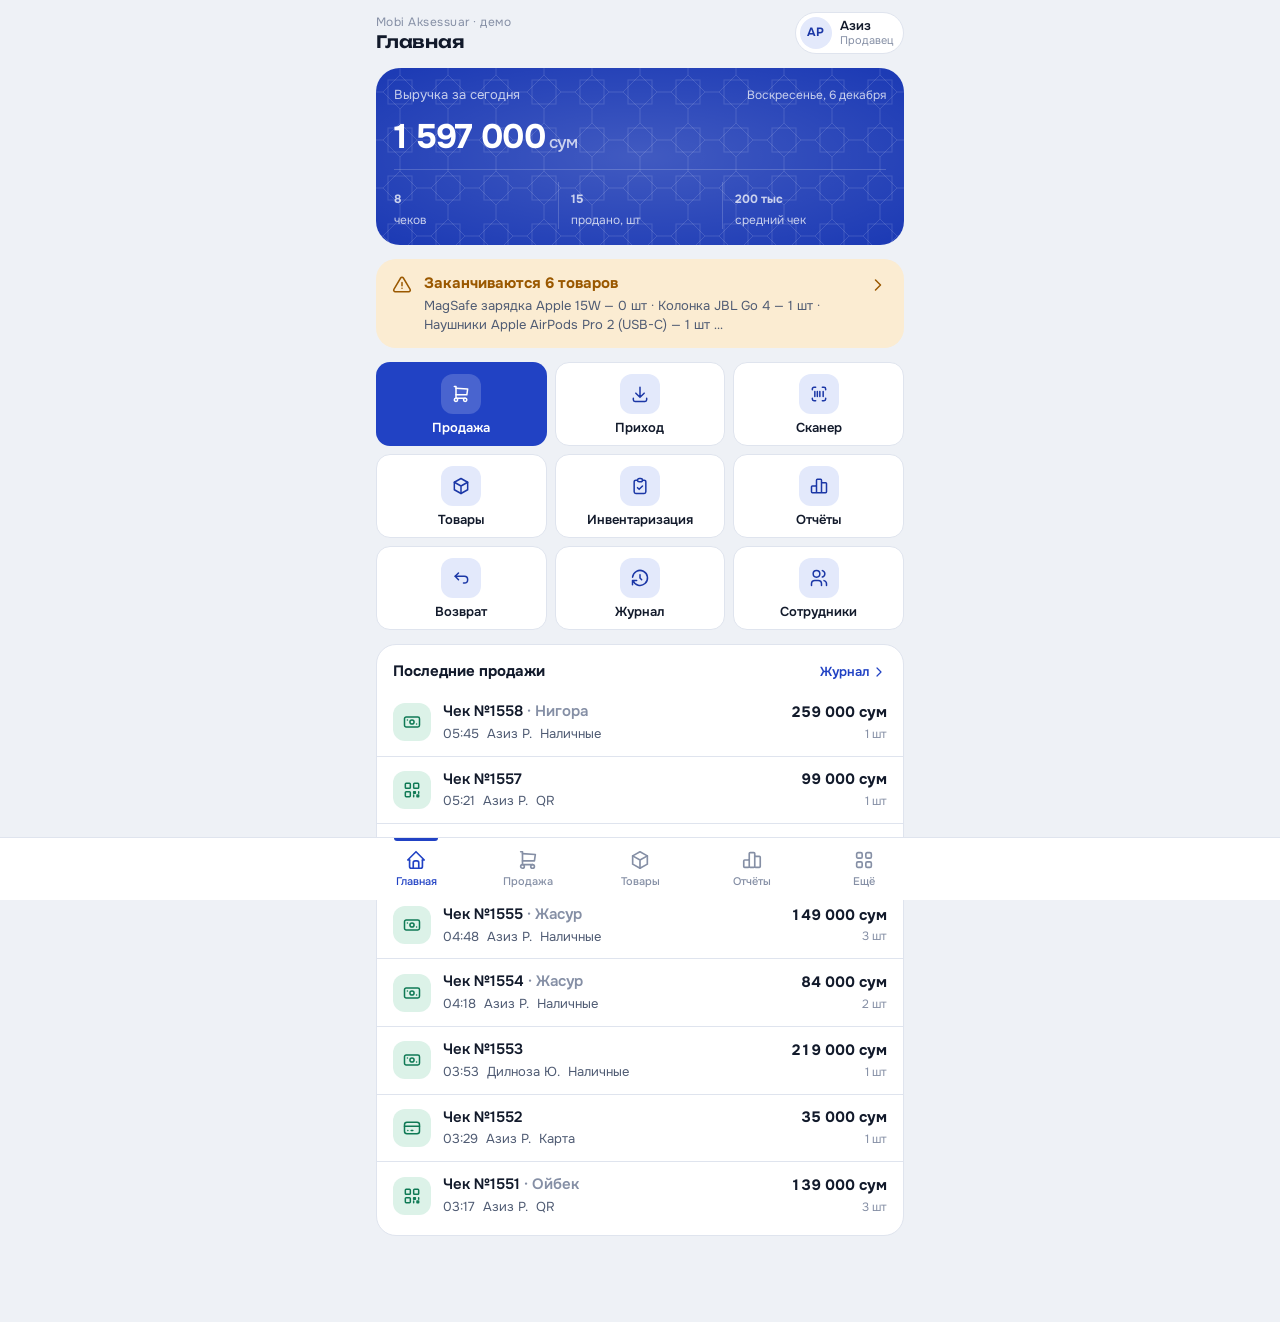
==== commit 10608bf7: "feat(kassa): add motion and micro-interactions Staggered screen and sheet entrances, animated sheet " ====
--- a/public/kassa/index.html
+++ b/public/kassa/index.html
@@ -29,7 +29,7 @@
 </div>
 
 <div class="checkout-bar" id="bar" hidden></div>
-<nav class="tabbar" aria-label="Разделы"><div class="tabbar-inner" id="tabs"></div></nav>
+<nav class="tabbar" aria-label="Разделы"><div class="tabbar-inner"><div class="tabs" id="tabs"></div><span class="tab-ind" id="tab-ind" aria-hidden="true"></span></div></nav>
 
 <div class="layer" id="sheet" hidden>
   <div class="backdrop" data-act="closeSheet"></div>
--- a/public/kassa/styles.css
+++ b/public/kassa/styles.css
@@ -25,6 +25,8 @@
   --hero-fg: #ffffff;
   --hero-fg-2: rgba(255, 255, 255, 0.74);
   --hero-line: rgba(255, 255, 255, 0.18);
+  --hero-glow: rgba(255, 255, 255, 0.16);
+  --slot: #1b2131;
   --paper: #fffef7;
   --paper-ink: #1d1d1b;
   --paper-ink-2: #6b6a62;
@@ -36,6 +38,8 @@
   --scan-fg: #f2f4f8;
   --scan-ok: #7ee2b0;
   --scan-bad: #ff9aa0;
+  --ease: cubic-bezier(0.2, 0.8, 0.2, 1);
+  --spring: cubic-bezier(0.3, 1.45, 0.45, 1);
   --shadow: 0 1px 2px rgba(18, 26, 43, 0.06), 0 6px 18px rgba(18, 26, 43, 0.06);
   --shadow-lg: 0 -8px 40px rgba(18, 26, 43, 0.18);
 
@@ -83,6 +87,7 @@
     --bad: #ff7a80;
     --bad-soft: #3a171b;
     --hero-bg: #2440b8;
+    --slot: #04070d;
     --paper: #eceae1;
     --scrim: rgba(0, 0, 0, 0.62);
     --shadow: 0 1px 2px rgba(0, 0, 0, 0.3), 0 8px 24px rgba(0, 0, 0, 0.22);
@@ -113,6 +118,7 @@
   --bad: #ff7a80;
   --bad-soft: #3a171b;
   --hero-bg: #2440b8;
+  --slot: #04070d;
   --paper: #eceae1;
   --scrim: rgba(0, 0, 0, 0.62);
   --shadow: 0 1px 2px rgba(0, 0, 0, 0.3), 0 8px 24px rgba(0, 0, 0, 0.22);
@@ -246,11 +252,22 @@
   padding-right: max(8px, env(safe-area-inset-right, 0px));
 }
 .tabbar-inner {
+  position: relative;
   max-width: var(--col);
   margin: 0 auto;
   height: var(--tab-h);
-  display: grid;
-  grid-template-columns: repeat(5, 1fr);
+}
+.tabs { display: grid; grid-template-columns: repeat(5, 1fr); height: 100%; }
+.tab-ind {
+  position: absolute; top: 0; left: 0;
+  width: 20%; height: 3px;
+  transform: translateX(calc(var(--i, 0) * 100%));
+  transition: transform 0.5s var(--spring);
+  pointer-events: none;
+}
+.tab-ind::before {
+  content: ""; position: absolute; top: 0; bottom: 0; left: 30%; right: 30%;
+  border-radius: 0 0 3px 3px; background: var(--accent);
 }
 .tab {
   position: relative;
@@ -260,10 +277,6 @@
 }
 .tab .i { width: 22px; height: 22px; }
 .tab.on { color: var(--accent); }
-.tab.on::before {
-  content: ""; position: absolute; top: 0; left: 30%; right: 30%;
-  height: 3px; border-radius: 0 0 3px 3px; background: var(--accent);
-}
 .tab-badge {
   position: absolute; top: 7px; left: calc(50% + 6px);
   min-width: 18px; height: 18px; padding: 0 5px;
@@ -396,6 +409,7 @@
 .chip.warn-on { background: var(--warn-soft); color: var(--warn); border-color: transparent; }
 
 .seg {
+  position: relative;
   display: grid; grid-auto-flow: column; grid-auto-columns: 1fr;
   padding: 4px; gap: 4px;
   background: var(--surface-2);
@@ -409,9 +423,20 @@
   font-weight: 600; font-size: var(--fs-sm);
   color: var(--fg-2);
 }
-.seg button.on { background: var(--surface); color: var(--fg); box-shadow: var(--shadow); }
+.seg button { position: relative; z-index: 1; transition: color 0.25s ease; }
+.seg button.on { color: var(--fg); }
+.seg-pill {
+  position: absolute; top: 4px; bottom: 4px; left: 4px;
+  width: calc((100% - 8px - (var(--n) - 1) * 4px) / var(--n));
+  transform: translateX(calc(var(--i, 0) * (100% + 4px)));
+  border-radius: 10px;
+  background: var(--surface);
+  box-shadow: var(--shadow);
+  transition: transform 0.45s var(--spring);
+}
 .seg.pay button { min-height: 52px; flex-direction: column; gap: 2px; }
-.seg.pay button.on { color: var(--accent); outline: 2px solid var(--accent); outline-offset: -2px; }
+.seg.pay button.on { color: var(--accent); }
+.seg.pay .seg-pill { box-shadow: inset 0 0 0 2px var(--accent), var(--shadow); }
 
 /* ---------- Пилюли */
 .pill {
@@ -638,7 +663,7 @@
   padding-bottom: calc(20px + env(safe-area-inset-bottom, 0px));
   padding-left: max(16px, env(safe-area-inset-left, 0px));
   padding-right: max(16px, env(safe-area-inset-right, 0px));
-  animation: up 0.22s cubic-bezier(0.2, 0.8, 0.2, 1);
+  animation: up 0.46s cubic-bezier(0.22, 1, 0.36, 1);
 }
 .grip { width: 40px; height: 4px; border-radius: 2px; background: var(--line-2); margin: 0 auto 10px; }
 .sheet-h { display: flex; align-items: flex-start; justify-content: space-between; gap: 12px; margin-bottom: 14px; }
@@ -653,11 +678,16 @@
   padding: 20px;
   display: grid; gap: 14px;
   box-shadow: var(--shadow-lg);
-  animation: pop 0.16s ease-out;
+  animation: pop 0.34s var(--spring);
 }
 .dialog h3 { font-size: var(--fs-lg); }
 .dialog p { color: var(--fg-2); font-size: var(--fs-sm); }
-@keyframes up { from { transform: translateY(40px); opacity: 0.4; } to { transform: none; opacity: 1; } }
+@keyframes up { from { transform: translateY(100%); } to { transform: none; } }
+@keyframes down { to { transform: translateY(100%); } }
+@keyframes fade-out { to { opacity: 0; } }
+.layer.closing { pointer-events: none; }
+.layer.closing .sheet { animation: down 0.24s cubic-bezier(0.5, 0, 0.75, 0) forwards; }
+.layer.closing .backdrop { animation: fade-out 0.24s ease-in forwards; }
 @keyframes fade { from { opacity: 0; } to { opacity: 1; } }
 @keyframes pop { from { transform: scale(0.96); opacity: 0; } to { transform: none; opacity: 1; } }
 
@@ -853,7 +883,7 @@
 .toast {
   position: fixed; left: 50%; z-index: 80;
   bottom: calc(var(--tab-h) + env(safe-area-inset-bottom, 0px) + 16px);
-  transform: translate(-50%, 20px);
+  transform: translate(-50%, 24px) scale(0.94);
   width: max-content; max-width: calc(100% - 32px);
   background: var(--fg); color: var(--bg);
   padding: 12px 16px; border-radius: 14px;
@@ -861,9 +891,9 @@
   box-shadow: var(--shadow-lg);
   display: flex; gap: 8px; align-items: center;
   opacity: 0; pointer-events: none;
-  transition: opacity 0.2s, transform 0.2s;
-}
-.toast.show { opacity: 1; transform: translate(-50%, 0); }
+  transition: opacity 0.22s ease, transform 0.5s var(--spring);
+}
+.toast.show { opacity: 1; transform: translate(-50%, 0) scale(1); }
 .toast.bad .i { color: var(--bad); }
 .toast.ok .i { color: var(--good); }
 body.with-bar .toast { bottom: calc(var(--tab-h) + env(safe-area-inset-bottom, 0px) + 92px); }
@@ -905,6 +935,106 @@
 .scan-bottom .search-row .file-btn { flex: none; }
 .scan-bottom .file-btn .i { width: 18px; height: 18px; }
 
+/* ---------- Движение */
+.rise { animation: rise 0.6s var(--ease) backwards; animation-delay: var(--d, 0ms); }
+@keyframes rise { from { opacity: 0; transform: translateY(16px) scale(0.985); } }
+.title-in { animation: title-in 0.45s var(--ease); }
+@keyframes title-in { from { opacity: 0; transform: translateX(12px); } }
+.pop { animation: pop-in 0.42s var(--spring); }
+@keyframes pop-in { from { transform: scale(0.7); } }
+
+.btn, .chip, .tile, .qa-btn, .menu-btn, .icon-btn, .pcard, button.row, .sug, .stepper button, .rm, .who, .alert, .scan-hero {
+  transition: transform 0.18s var(--ease), background-color 0.2s ease, color 0.2s ease, box-shadow 0.25s ease, border-color 0.2s ease;
+}
+.chip:active, .menu-btn:active, .who:active, .icon-btn:active, .alert:active, .scan-hero:active { transform: scale(0.96); }
+@media (hover: hover) {
+  .qa-btn:hover, .tile:hover, .menu-btn:hover, .scan-hero:hover { transform: translateY(-2px); box-shadow: var(--shadow); }
+}
+
+.tab .i { transition: transform 0.3s var(--spring); }
+.tab.bounce .i { animation: tab-bounce 0.55s var(--spring); }
+@keyframes tab-bounce { 40% { transform: translateY(-5px) scale(1.14); } }
+
+/* Карточка выручки: медленно плывущий узор и мягкий блик */
+.hero { animation: drift 70s linear infinite; }
+@keyframes drift { to { background-position: 480px 240px; } }
+.hero::after {
+  content: ""; position: absolute; inset: -45%;
+  background: radial-gradient(closest-side, var(--hero-glow), transparent 70%);
+  animation: shine 11s ease-in-out infinite alternate;
+  pointer-events: none;
+}
+.hero > * { position: relative; z-index: 1; }
+@keyframes shine { from { transform: translate(-28%, -22%); } to { transform: translate(26%, 14%); } }
+
+.alert > .i { animation: breathe 2.6s ease-in-out infinite; }
+@keyframes breathe { 50% { transform: scale(1.14); opacity: 0.75; } }
+.empty .i { animation: float 3.4s ease-in-out infinite; }
+@keyframes float { 50% { transform: translateY(-5px); } }
+
+/* Касса */
+.cart-line.flash { animation: flash 1s ease-out; }
+.cart-line.flash.new { animation: line-in 0.5s var(--ease), flash 1.1s ease-out; }
+@keyframes line-in { from { opacity: 0; transform: translateY(-12px); } }
+.cart-line.flash .input.qty { animation: pop-in 0.42s var(--spring); }
+.checkout-bar.bar-in { animation: bar-in 0.5s cubic-bezier(0.22, 1, 0.36, 1); }
+@keyframes bar-in { from { transform: translateY(100%); } }
+.checkout-sum { transform-origin: left center; }
+.fly {
+  position: fixed; z-index: 90;
+  width: 36px; height: 36px; margin: -18px 0 0 -18px;
+  display: grid; place-items: center;
+  border-radius: 50%;
+  background: var(--accent); color: var(--accent-fg);
+  font-size: 12px; font-weight: 700;
+  box-shadow: 0 6px 18px rgba(18, 26, 43, 0.25);
+  pointer-events: none;
+}
+.row.is-new { animation: new-glow 2.4s ease-out; }
+@keyframes new-glow { 0%, 30% { background: var(--accent-soft); } 100% { background: transparent; } }
+
+/* Чек: галочка, принтер, конфетти */
+.done { display: flex; align-items: center; gap: 12px; min-width: 0; }
+.ok-check { width: 46px; height: 46px; flex: none; fill: none; stroke: var(--good); stroke-width: 3.5; stroke-linecap: round; stroke-linejoin: round; }
+.ok-check circle { fill: var(--good-soft); fill-opacity: 0; stroke-dasharray: 145; stroke-dashoffset: 145; animation: draw 0.6s cubic-bezier(0.65, 0, 0.45, 1) 0.15s forwards, fill-in 0.4s ease 0.55s forwards; }
+.ok-check path { stroke-dasharray: 32; stroke-dashoffset: 32; animation: draw 0.35s cubic-bezier(0.65, 0, 0.45, 1) 0.6s forwards; }
+@keyframes draw { to { stroke-dashoffset: 0; } }
+@keyframes fill-in { to { fill-opacity: 1; } }
+.printer { display: grid; }
+.printer-slot { position: relative; z-index: 2; height: 12px; margin-inline: -8px; border-radius: 7px; background: var(--slot); box-shadow: inset 0 -3px 0 rgba(0, 0, 0, 0.35); }
+.paper-feed { overflow: hidden; margin-top: -5px; padding: 0 3px 8px; }
+.receipt.printing { animation: feed 1.3s cubic-bezier(0.33, 0.9, 0.4, 1) 0.2s both; }
+@keyframes feed { from { transform: translateY(-101%); } to { transform: none; } }
+.confetti {
+  position: fixed; z-index: 75;
+  width: 8px; height: 12px; border-radius: 2px;
+  pointer-events: none;
+}
+.confetti.round { width: 8px; height: 8px; border-radius: 50%; }
+
+/* Графики */
+.col i { transition: height 0.75s var(--ease), background-color 0.2s ease; transition-delay: calc(var(--n, 0) * 14ms), 0s; }
+.col-label { animation: fade 0.4s ease-out 0.6s backwards; }
+.hbar-track i { transition: width 0.85s var(--ease); transition-delay: calc(var(--n, 0) * 45ms); }
+.progress i { transition: width 0.6s var(--ease); }
+
+/* Сканер */
+.scan-layer { animation: fade 0.25s ease-out; }
+.scan-frame { animation: frame-in 0.55s var(--spring); }
+@keyframes frame-in { from { transform: scale(0.82); opacity: 0; } }
+.scan-frame.hit { animation: frame-hit 0.4s var(--spring); }
+.scan-frame.hit::before { animation: frame-glow 0.6s ease-out; }
+@keyframes frame-hit { 40% { transform: scale(1.05); } }
+@keyframes frame-glow { 0%, 40% { border-color: var(--scan-ok); box-shadow: 0 0 0 6px color-mix(in srgb, var(--scan-ok) 35%, transparent); } }
+.scan-last > span { display: inline-block; animation: pop-in 0.4s var(--spring); }
+
+/* Перестановка карточек товаров (View Transitions) */
+::view-transition { pointer-events: none; }
+::view-transition-group(*) { animation-duration: 0.45s; animation-timing-function: var(--ease); }
+::view-transition-old(root), ::view-transition-new(root) { animation-duration: 0.25s; }
+
 @media (prefers-reduced-motion: reduce) {
   *, *::before, *::after { animation: none !important; transition: none !important; }
-}
+  .ok-check circle, .ok-check path { stroke-dashoffset: 0; fill-opacity: 1; }
+  .hero::after { display: none; }
+}
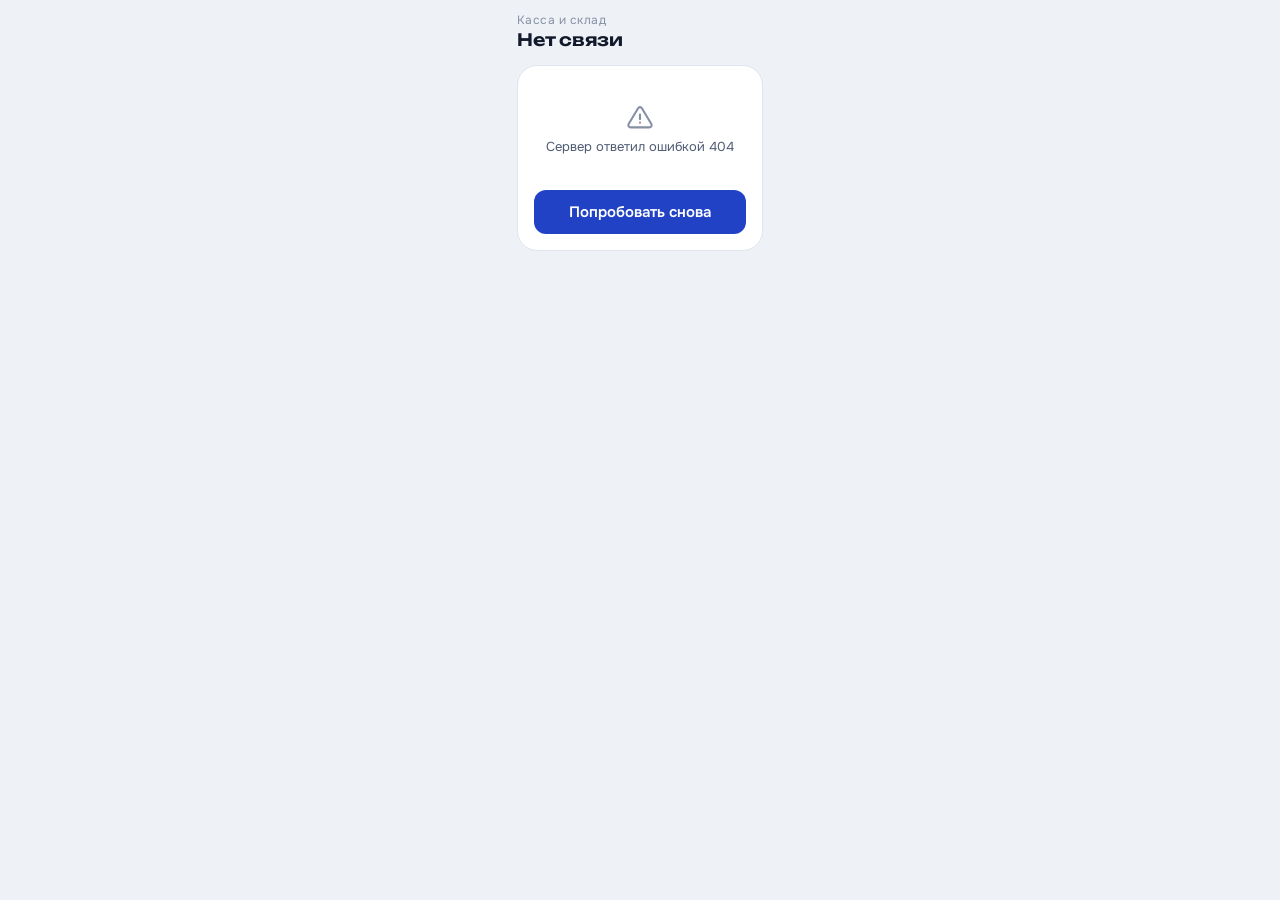
==== commit 3c405951: "feat(kassa): store data and run calculations on the server «Касса и склад» now keeps its data in the" ====
--- a/public/kassa/index.html
+++ b/public/kassa/index.html
@@ -61,7 +61,6 @@
 <div class="toast" id="toast" role="status" aria-live="polite"></div>
 <noscript><p style="padding: 16px">Для работы приложения включите JavaScript.</p></noscript>
 
-<script src="demo.js"></script>
 <script src="app.js"></script>
 </body>
 </html>
--- a/public/kassa/styles.css
+++ b/public/kassa/styles.css
@@ -1033,6 +1033,72 @@
 ::view-transition-group(*) { animation-duration: 0.45s; animation-timing-function: var(--ease); }
 ::view-transition-old(root), ::view-transition-new(root) { animation-duration: 0.25s; }
 
+/* ---------- Вход по PIN и первая настройка */
+body.auth .tabbar, body.auth #who, body.auth .checkout-bar { display: none !important; }
+body.auth .app { padding-bottom: 32px; }
+.auth { display: grid; gap: 16px; }
+.auth-head { display: flex; gap: 14px; align-items: center; }
+.auth-head h2 { font-family: var(--font-display); font-size: var(--fs-xl); font-weight: 600; line-height: 1.2; }
+.auth-logo {
+  display: grid; place-items: center; flex: none;
+  width: 56px; height: 56px; border-radius: 16px;
+  background: var(--hero-bg); color: var(--hero-fg);
+}
+.auth-msg { padding: 12px 14px; border-radius: var(--r); background: var(--warn-soft); color: var(--fg); font-size: var(--fs-sm); }
+.center { text-align: center; }
+.emp-grid { display: grid; grid-template-columns: repeat(2, minmax(0, 1fr)); gap: 8px; }
+.emp-tile {
+  display: grid; justify-items: center; gap: 4px; text-align: center;
+  padding: 14px 8px; border-radius: var(--r);
+  background: var(--surface); border: 1px solid var(--line);
+  transition: transform 0.18s var(--ease), box-shadow 0.25s ease, border-color 0.2s ease;
+}
+.emp-tile:active { transform: scale(0.97); }
+.emp-tile.on { border-color: transparent; box-shadow: inset 0 0 0 2px var(--accent), var(--shadow); }
+.emp-name { font-weight: 600; font-size: var(--fs-sm); line-height: 1.25; }
+.emp-role { font-size: var(--fs-xs); color: var(--fg-3); }
+.pin { display: grid; gap: 10px; justify-items: center; padding: 6px 0 4px; animation: rise 0.45s var(--ease); }
+.pin-dots { display: flex; gap: 14px; justify-content: center; min-height: 18px; }
+.pin-dots i { width: 14px; height: 14px; border-radius: 50%; border: 2px solid var(--line-2); transition: background-color 0.15s ease, border-color 0.15s ease, transform 0.25s var(--spring); }
+.pin-dots i.on { background: var(--accent); border-color: var(--accent); transform: scale(1.1); }
+.pin .err { min-height: 18px; }
+.pin-pad { display: grid; grid-template-columns: repeat(3, 76px); gap: 10px; justify-content: center; }
+.pin-pad button {
+  height: 60px; border-radius: 18px;
+  display: grid; place-items: center;
+  font-size: 24px; font-weight: 600; font-variant-numeric: tabular-nums;
+  background: var(--surface); border: 1px solid var(--line);
+  transition: transform 0.15s var(--ease), background-color 0.2s ease;
+}
+.pin-pad button:active { transform: scale(0.92); background: var(--surface-2); }
+.pin-pad .pin-ok { background: var(--accent); color: var(--accent-fg); border-color: transparent; }
+.pin-pad .pin-ok[disabled] { opacity: 0.4; }
+
+/* ---------- Загрузка и ожидание ответа сервера */
+.sk-list { display: grid; }
+.sk-row { display: flex; gap: 12px; align-items: center; padding: 12px 16px; }
+.card:not(.flush) .sk-row { padding-inline: 0; }
+.sk-lines { flex: 1; display: grid; gap: 8px; }
+.sk { display: block; border-radius: 8px; background: linear-gradient(90deg, var(--surface-2) 25%, var(--line) 50%, var(--surface-2) 75%); background-size: 300% 100%; animation: shimmer 1.3s ease-in-out infinite; }
+.sk-ico { width: 38px; height: 38px; border-radius: 12px; flex: none; }
+.sk-line { height: 12px; }
+.sk-line.short { width: 55%; }
+.sk.on-hero { width: 62%; height: 36px; background: linear-gradient(90deg, rgba(255, 255, 255, 0.12) 25%, rgba(255, 255, 255, 0.28) 50%, rgba(255, 255, 255, 0.12) 75%); background-size: 300% 100%; }
+@keyframes shimmer { from { background-position: 100% 0; } to { background-position: 0 0; } }
+.is-loading { opacity: 0.6; transition: opacity 0.2s ease; }
+.btn { position: relative; }
+.btn.busy, .pin-ok.busy { pointer-events: none; }
+.btn.busy::after, .pin-ok.busy::after {
+  content: ""; position: absolute; right: 14px; top: 50%;
+  width: 16px; height: 16px; margin-top: -8px;
+  border-radius: 50%; border: 2px solid currentColor; border-right-color: transparent;
+  animation: spin 0.7s linear infinite;
+}
+.pin-ok.busy { position: relative; color: transparent; }
+.pin-ok.busy::after { right: auto; left: 50%; margin-left: -8px; border-color: var(--accent-fg); border-right-color: transparent; }
+@keyframes spin { to { transform: rotate(360deg); } }
+.pill .i { width: 13px; height: 13px; }
+
 @media (prefers-reduced-motion: reduce) {
   *, *::before, *::after { animation: none !important; transition: none !important; }
   .ok-check circle, .ok-check path { stroke-dashoffset: 0; fill-opacity: 1; }
